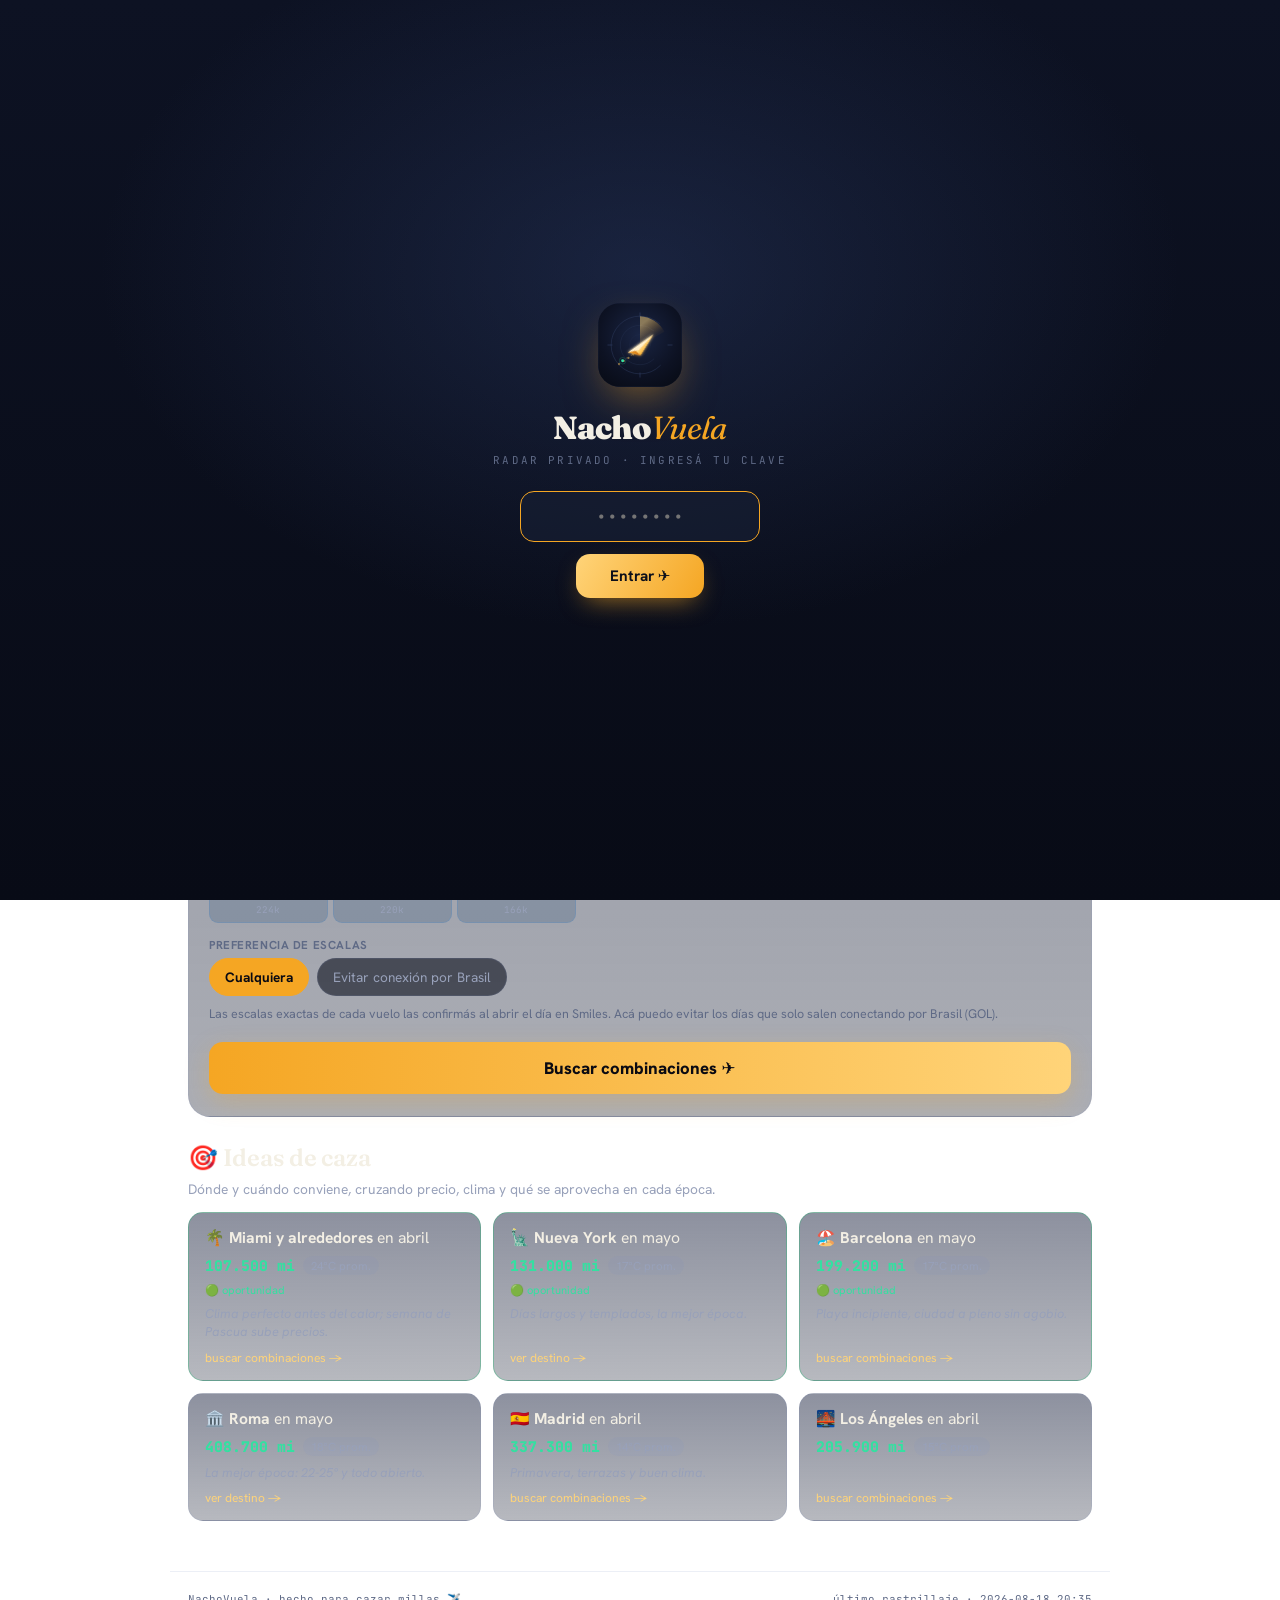
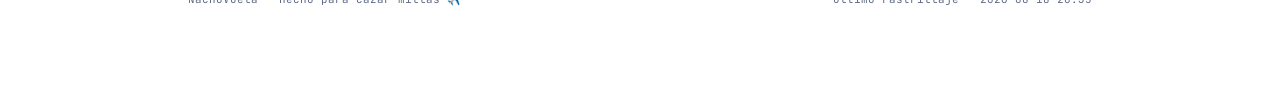
==== app-clasica.html @ 434f9255 "v6.0 · La Terminal: la app pasa a ser una experiencia con scroll Rediseño completo pedido por Nacho:" ====
<!doctype html>
<html lang="es">
<head>
<meta charset="utf-8">
<meta name="viewport" content="width=device-width, initial-scale=1, viewport-fit=cover">
<meta name="theme-color" content="#080b16">
<title>NachoVuela — tu radar de vuelos</title>
<link rel="manifest" href="manifest.webmanifest">
<link rel="icon" href="assets/logo-mark.svg">
<link rel="apple-touch-icon" href="assets/logo-mark.svg">
<meta name="apple-mobile-web-app-capable" content="yes">
<meta name="apple-mobile-web-app-status-bar-style" content="black-translucent">
<meta name="apple-mobile-web-app-title" content="NachoVuela">
<link rel="preconnect" href="https://fonts.googleapis.com">
<link rel="preconnect" href="https://fonts.gstatic.com" crossorigin>
<link href="https://fonts.googleapis.com/css2?family=Fraunces:opsz,wght@9..144,400;9..144,600;9..144,900&family=Hanken+Grotesk:wght@400;500;600;700&family=JetBrains+Mono:wght@500;700;800&display=swap" rel="stylesheet">
<link rel="stylesheet" href="styles.css">
</head>
<body>
<div class="grain" aria-hidden="true"></div>

<!-- Pantalla de ingreso -->
<div class="lock" id="lock" hidden>
  <div class="lock__box">
    <img src="assets/logo-mark.svg" alt="" width="84" height="84" class="lock__logo">
    <div class="lock__name">Nacho<em>Vuela</em></div>
    <p class="lock__sub">radar privado · ingresá tu clave</p>
    <form id="lockForm" autocomplete="off">
      <input type="password" id="lockPin" class="lock__input" placeholder="••••••••" inputmode="text" autocomplete="off">
      <button type="submit" class="lock__btn">Entrar ✈</button>
    </form>
    <p class="lock__err" id="lockErr" hidden>Clave incorrecta, probá de nuevo</p>
  </div>
</div>

<header class="topbar">
  <div class="brand">
    <img src="assets/logo-mark.svg" alt="" class="brand__mark" width="40" height="40">
    <div class="brand__text">
      <span class="brand__name">Nacho<em>Vuela</em></span>
      <span class="brand__tag">radar de oportunidades</span>
    </div>
  </div>
  <div class="topbar__status" id="scanStatus">
    <span class="pulse"></span>
    <span id="scanStatusText">cargando…</span>
  </div>
</header>

<nav class="tabs" id="tabs">
  <button class="tab is-active" data-view="buscar">Buscar</button>
  <button class="tab" data-view="vueltas">Vueltas</button>
  <button class="tab" data-view="radar">Radar</button>
  <button class="tab" data-view="destinos">Destinos</button>
</nav>

<main id="app">
  <!-- BUSCAR (inicio) -->
  <section class="view is-active" id="view-buscar">
    <div class="finder">
      <div class="finder__head">
        <h1 class="finder__title">¿A dónde cazamos?</h1>
        <p class="finder__sub">Armá tu viaje: elegí destino, cuándo salir y cuántas noches. Te muestro las mejores combinaciones ida + vuelta en millas.</p>
        <button class="finder__edit" id="editTripsBtn" type="button">✏️ Configurar qué rastrillar</button>
      </div>
      <form class="finder__form" id="finderForm" autocomplete="off">
        <label class="fld">
          <span class="fld__lbl">Destino</span>
          <select class="fld__in" id="fDest"></select>
        </label>

        <label class="fld">
          <span class="fld__lbl">Salir desde</span>
          <select class="fld__in" id="fOrig"></select>
        </label>

        <label class="fld">
          <span class="fld__lbl">Mes de salida</span>
          <select class="fld__in" id="fMes"></select>
        </label>

        <div class="fld fld--range">
          <span class="fld__lbl">Días de viaje (noches)</span>
          <div class="rangebox">
            <input type="number" class="fld__in fld__num" id="fNochesMin" min="1" max="120" value="10" inputmode="numeric">
            <span class="rangebox__to">a</span>
            <input type="number" class="fld__in fld__num" id="fNochesMax" min="1" max="120" value="20" inputmode="numeric">
            <span class="rangebox__u">noches</span>
          </div>
        </div>

        <div class="fld fld--full">
          <span class="fld__lbl">Salida: ¿algún día en particular?</span>
          <div class="daypick" id="fDiasIda"></div>
        </div>

        <div class="fld fld--full">
          <span class="fld__lbl">Preferencia de escalas</span>
          <div class="segbtns" id="fEscalas">
            <button type="button" class="segbtn is-active" data-esc="todos">Cualquiera</button>
            <button type="button" class="segbtn" data-esc="directo">Evitar conexión por Brasil</button>
          </div>
          <p class="fld__hint">Las escalas exactas de cada vuelo las confirmás al abrir el día en Smiles. Acá puedo evitar los días que solo salen conectando por Brasil (GOL).</p>
        </div>

        <button type="submit" class="finder__go" id="fGo">Buscar combinaciones ✈</button>
      </form>
    </div>

    <div class="results" id="finderResults"></div>
    <div id="ideasWrap"></div>
  </section>

  <!-- VUELTAS (solo regreso → EZE) -->
  <section class="view" id="view-vueltas">
    <div class="finder__head">
      <h1 class="finder__title">Cazar la vuelta primero</h1>
      <p class="finder__sub">A veces la vuelta regalada aparece antes que la ida. Elegí destino y mes de regreso, y mirá los días más baratos volviendo a Ezeiza.</p>
    </div>
    <div class="vueltas__form" id="vueltasForm">
      <label class="fld">
        <span class="fld__lbl">Volver desde</span>
        <select class="fld__in" id="vDest"></select>
      </label>
      <label class="fld">
        <span class="fld__lbl">Mes de regreso</span>
        <select class="fld__in" id="vMes"></select>
      </label>
    </div>
    <div class="results" id="vueltasResults"></div>
  </section>

  <!-- RADAR -->
  <section class="view" id="view-radar">
    <div class="hero">
      <div class="hero__radar" aria-hidden="true">
        <div class="radar-ring r1"></div>
        <div class="radar-ring r2"></div>
        <div class="radar-ring r3"></div>
        <div class="radar-sweep"></div>
        <div class="radar-cross v"></div>
        <div class="radar-cross h"></div>
      </div>
      <div class="hero__content" id="heroTop">
        <p class="hero__kicker">mejor oportunidad ahora</p>
        <div class="hero__skeleton">Rastreando el cielo…</div>
      </div>
    </div>

    <div class="statstrip" id="statStrip"></div>

    <div class="section-head">
      <h2>Radar de rutas</h2>
      <div class="filters" id="radarFilters">
        <button class="chip-filter is-active" data-flt="todos">Todas</button>
        <button class="chip-filter" data-flt="oportunidad">🟢 Oportunidades</button>
        <button class="chip-filter" data-flt="eeuu">EE.UU.</button>
        <button class="chip-filter" data-flt="europa">Europa</button>
      </div>
    </div>
    <div class="cards" id="radarCards"></div>
    <div id="ofertasWrap"></div>
  </section>

  <!-- DESTINOS -->
  <section class="view" id="view-destinos">
    <div class="section-head"><h2>Explorar destinos</h2>
      <p class="section-sub">Precios promedio, temporada alta y clima — busques o no un viaje puntual.</p>
    </div>
    <div class="dest-grid" id="destGrid"></div>
  </section>
</main>

<div class="sheet" id="sheet" aria-hidden="true">
  <div class="sheet__backdrop" data-close></div>
  <div class="sheet__panel" role="dialog" aria-modal="true">
    <button class="sheet__close" data-close aria-label="Cerrar">✕</button>
    <div class="sheet__body" id="sheetBody"></div>
  </div>
</div>

<footer class="foot">
  <span>NachoVuela · hecho para cazar millas ✈️</span>
  <span id="footScan"></span>
</footer>

<script src="app.js"></script>
</body>
</html>
---- styles.css ----
/* ============ NachoVuela · sala de control nocturna ============ */
:root{
  --bg:#080b16;
  --bg-2:#0d1223;
  --panel:rgba(23,31,52,.62);
  --panel-solid:#141b30;
  --line:rgba(120,140,190,.14);
  --line-strong:rgba(120,140,190,.28);
  --ink:#f3efe4;
  --ink-dim:#98a1ba;
  --ink-faint:#5f6a86;
  --amber:#f5a623;
  --amber-lt:#ffd479;
  --green:#34e0a1;
  --green-deep:#0f7a56;
  --red:#ff5a6e;
  --blue:#6ea8ff;
  --shadow:0 24px 60px -24px rgba(0,0,0,.7);
  --r:20px;
  --mono:'JetBrains Mono',ui-monospace,Menlo,monospace;
  --serif:'Fraunces',Georgia,serif;
  --sans:'Hanken Grotesk',system-ui,sans-serif;
}
*{box-sizing:border-box;margin:0;padding:0}
html{-webkit-text-size-adjust:100%}
body{
  font-family:var(--sans);
  color:var(--ink);
  background:
    radial-gradient(1100px 720px at 78% -8%, rgba(46,64,110,.35) 0%, transparent 60%),
    radial-gradient(900px 600px at 12% 4%, rgba(245,166,35,.10) 0%, transparent 55%),
    radial-gradient(1200px 900px at 50% 120%, rgba(52,224,161,.08) 0%, transparent 60%),
    linear-gradient(180deg,var(--bg-2),var(--bg));
  background-attachment:fixed;
  min-height:100vh;
  padding-bottom:70px;
  -webkit-font-smoothing:antialiased;
}
.grain{position:fixed;inset:0;pointer-events:none;z-index:1;opacity:.05;mix-blend-mode:overlay;
  background-image:url("data:image/svg+xml,%3Csvg xmlns='http://www.w3.org/2000/svg' width='140' height='140'%3E%3Cfilter id='n'%3E%3CfeTurbulence type='fractalNoise' baseFrequency='.85' numOctaves='3'/%3E%3C/filter%3E%3Crect width='100%25' height='100%25' filter='url(%23n)'/%3E%3C/svg%3E");}

/* ---------- Topbar ---------- */
.topbar{position:sticky;top:0;z-index:20;display:flex;align-items:center;justify-content:space-between;
  gap:12px;padding:14px 18px calc(14px);
  background:linear-gradient(180deg,rgba(8,11,22,.92),rgba(8,11,22,.55));
  backdrop-filter:blur(14px);-webkit-backdrop-filter:blur(14px);
  border-bottom:1px solid var(--line);padding-top:max(14px,env(safe-area-inset-top));}
.brand{display:flex;align-items:center;gap:12px}
.brand__mark{border-radius:11px;box-shadow:0 6px 18px -6px rgba(245,166,35,.5)}
.brand__text{display:flex;flex-direction:column;line-height:1}
.brand__name{font-family:var(--serif);font-weight:900;font-size:1.35rem;letter-spacing:-.02em}
.brand__name em{font-style:italic;font-weight:400;color:var(--amber)}
.brand__tag{font-size:.62rem;letter-spacing:.24em;text-transform:uppercase;color:var(--ink-faint);margin-top:3px}
.topbar__status{display:flex;align-items:center;gap:7px;font-family:var(--mono);font-size:.68rem;
  color:var(--ink-dim);background:var(--panel);border:1px solid var(--line);padding:6px 10px;border-radius:999px;white-space:nowrap}
.pulse{width:7px;height:7px;border-radius:50%;background:var(--green);box-shadow:0 0 0 0 rgba(52,224,161,.6);animation:pulse 2s infinite}
@keyframes pulse{0%{box-shadow:0 0 0 0 rgba(52,224,161,.55)}70%{box-shadow:0 0 0 8px rgba(52,224,161,0)}100%{box-shadow:0 0 0 0 rgba(52,224,161,0)}}

/* ---------- Tabs ---------- */
.tabs{position:sticky;top:66px;z-index:19;display:flex;gap:6px;padding:12px 18px;
  background:linear-gradient(180deg,rgba(8,11,22,.8),transparent);backdrop-filter:blur(6px)}
.tab{font-family:var(--sans);font-weight:600;font-size:.9rem;color:var(--ink-dim);
  background:var(--panel);border:1px solid var(--line);padding:9px 18px;border-radius:999px;cursor:pointer;transition:.2s}
.tab:hover{color:var(--ink);border-color:var(--line-strong)}
.tab.is-active{color:#0c0f1a;background:linear-gradient(120deg,var(--amber-lt),var(--amber));border-color:transparent;box-shadow:0 8px 20px -8px rgba(245,166,35,.6)}

/* ---------- Views ---------- */
main{position:relative;z-index:2;max-width:940px;margin:0 auto;padding:6px 18px 30px}
.view{display:none;animation:fade .4s ease}
.view.is-active{display:block}
@keyframes fade{from{opacity:0;transform:translateY(8px)}to{opacity:1;transform:none}}

/* ---------- Hero radar ---------- */
.hero{position:relative;overflow:hidden;border-radius:26px;border:1px solid var(--line-strong);
  background:linear-gradient(135deg,rgba(20,27,48,.9),rgba(10,14,26,.94));
  padding:26px;min-height:210px;display:flex;align-items:center;box-shadow:var(--shadow);margin-top:6px}
.hero__radar{position:absolute;right:-70px;top:50%;transform:translateY(-50%);width:340px;height:340px;opacity:.6}
.radar-ring{position:absolute;inset:0;margin:auto;border:1px solid var(--line-strong);border-radius:50%}
.r1{width:340px;height:340px}.r2{width:230px;height:230px}.r3{width:120px;height:120px}
.radar-cross{position:absolute;inset:0;margin:auto;background:var(--line)}
.radar-cross.v{width:1px;height:340px}.radar-cross.h{width:340px;height:1px}
.radar-sweep{position:absolute;inset:0;margin:auto;width:340px;height:340px;border-radius:50%;
  background:conic-gradient(from 0deg,rgba(245,166,35,.42),rgba(245,166,35,0) 60deg,transparent 360deg);
  animation:spin 4.6s linear infinite}
@keyframes spin{to{transform:rotate(360deg)}}
.hero__content{position:relative;z-index:2;max-width:70%}
.hero__kicker{font-family:var(--mono);font-size:.68rem;letter-spacing:.2em;text-transform:uppercase;color:var(--amber);margin-bottom:10px}
.hero__skeleton{font-family:var(--serif);font-style:italic;color:var(--ink-dim);font-size:1.2rem}
.hero__route{font-family:var(--serif);font-weight:600;font-size:1.9rem;line-height:1.04;letter-spacing:-.02em;margin-bottom:4px}
.hero__route .emoji{font-style:normal}
.hero__sub{color:var(--ink-dim);font-size:.9rem;margin-bottom:16px}
.hero__price{display:flex;align-items:baseline;gap:10px;flex-wrap:wrap}
.hero__miles{font-family:var(--mono);font-weight:800;font-size:2.5rem;color:var(--amber-lt);letter-spacing:-.03em;line-height:1}
.hero__miles small{font-size:.9rem;color:var(--ink-dim);font-weight:500;letter-spacing:0}
.hero__cta{margin-top:18px;display:inline-flex;align-items:center;gap:8px;font-weight:700;font-size:.9rem;
  color:#0c0f1a;background:linear-gradient(120deg,var(--amber-lt),var(--amber));padding:11px 18px;border-radius:12px;
  text-decoration:none;box-shadow:0 10px 24px -10px rgba(245,166,35,.7);transition:.2s}
.hero__cta:hover{transform:translateY(-2px)}

/* ---------- Stat strip ---------- */
.statstrip{display:grid;grid-template-columns:repeat(4,1fr);gap:10px;margin:16px 0 6px}
.stat{background:var(--panel);border:1px solid var(--line);border-radius:16px;padding:13px 14px;text-align:center}
.stat b{display:block;font-family:var(--mono);font-weight:800;font-size:1.4rem;color:var(--ink)}
.stat span{font-size:.64rem;letter-spacing:.1em;text-transform:uppercase;color:var(--ink-faint)}
.stat.op b{color:var(--green)}
@media(max-width:560px){.statstrip{grid-template-columns:repeat(2,1fr)}}

/* ---------- Section head ---------- */
.section-head{display:flex;align-items:center;justify-content:space-between;gap:12px;flex-wrap:wrap;margin:30px 0 14px}
.section-head h2{font-family:var(--serif);font-weight:600;font-size:1.5rem;letter-spacing:-.01em}
.section-sub{flex-basis:100%;color:var(--ink-dim);font-size:.86rem;margin-top:-4px}
.filters{display:flex;gap:6px;flex-wrap:wrap}
.chip-filter{font-family:var(--sans);font-size:.76rem;font-weight:600;color:var(--ink-dim);
  background:transparent;border:1px solid var(--line-strong);padding:6px 12px;border-radius:999px;cursor:pointer;transition:.15s}
.chip-filter:hover{color:var(--ink)}
.chip-filter.is-active{color:var(--ink);background:var(--panel);border-color:var(--amber)}

/* ---------- Cards ---------- */
.cards{display:grid;grid-template-columns:repeat(auto-fill,minmax(280px,1fr));gap:14px}
.card{position:relative;background:var(--panel);border:1px solid var(--line);border-radius:var(--r);
  padding:18px;backdrop-filter:blur(10px);transition:.22s;overflow:hidden}
.card:hover{border-color:var(--line-strong);transform:translateY(-3px);box-shadow:var(--shadow)}
.card.lvl-oportunidad{border-color:rgba(52,224,161,.5);box-shadow:0 0 0 1px rgba(52,224,161,.25),0 20px 40px -22px rgba(52,224,161,.5)}
.card.lvl-oportunidad::before{content:"";position:absolute;inset:0;background:radial-gradient(300px 140px at 90% -10%,rgba(52,224,161,.16),transparent 70%);pointer-events:none}
.card__top{display:flex;justify-content:space-between;align-items:flex-start;gap:10px;margin-bottom:14px}
.card__dest{font-family:var(--serif);font-weight:600;font-size:1.25rem;line-height:1.05;letter-spacing:-.01em}
.card__dest .emoji{font-family:var(--sans)}
.card__air{font-family:var(--mono);font-size:.7rem;color:var(--ink-dim);margin-top:5px;display:flex;align-items:center;gap:6px}
.card__air .arw{color:var(--amber)}
.semaforo{font-family:var(--mono);font-size:.62rem;font-weight:700;letter-spacing:.06em;text-transform:uppercase;
  padding:5px 9px;border-radius:8px;white-space:nowrap;display:inline-flex;align-items:center;gap:5px}
.semaforo.oportunidad{color:var(--green);background:rgba(52,224,161,.12);border:1px solid rgba(52,224,161,.4)}
.semaforo.bueno{color:#bfe9d4;background:rgba(52,224,161,.07);border:1px solid rgba(52,224,161,.2)}
.semaforo.normal{color:var(--ink-dim);background:rgba(120,140,190,.08);border:1px solid var(--line)}
.semaforo.caro{color:var(--red);background:rgba(255,90,110,.1);border:1px solid rgba(255,90,110,.3)}
.card__price{display:flex;align-items:baseline;gap:8px;margin:4px 0 3px}
.card__miles{font-family:var(--mono);font-weight:800;font-size:1.9rem;letter-spacing:-.03em;color:var(--ink)}
.card__miles.op{color:var(--green)}
.card__unit{font-size:.72rem;color:var(--ink-faint);font-family:var(--mono)}
.card__when{font-size:.82rem;color:var(--ink-dim);margin-bottom:12px}
.card__when b{color:var(--ink);font-weight:600}
.card__motivo{font-size:.76rem;color:var(--green);margin-bottom:12px;line-height:1.35}

/* Quartile meter */
.meter{margin:12px 0}
.meter__bar{display:flex;height:7px;border-radius:6px;overflow:hidden;gap:2px}
.meter__seg{flex:1;background:rgba(120,140,190,.14);border-radius:2px;transition:.3s}
.meter__seg.on1{background:var(--green)}
.meter__seg.on2{background:#a9e34b}
.meter__seg.on3{background:var(--amber)}
.meter__seg.on4{background:var(--red)}
.meter__lbl{display:flex;justify-content:space-between;font-family:var(--mono);font-size:.6rem;color:var(--ink-faint);margin-top:6px}

.card__actions{display:flex;gap:8px;margin-top:14px}
.btn{flex:1;text-align:center;font-family:var(--sans);font-weight:600;font-size:.82rem;padding:10px;border-radius:11px;
  cursor:pointer;text-decoration:none;transition:.18s;border:1px solid var(--line-strong);color:var(--ink);background:transparent}
.btn:hover{border-color:var(--amber);color:var(--amber-lt)}
.btn--go{border:none;color:#0c0f1a;background:linear-gradient(120deg,var(--amber-lt),var(--amber))}
.btn--go:hover{color:#0c0f1a;transform:translateY(-1px)}

/* Month mini-calendar (expand) */
.monthcal{margin-top:14px;padding-top:14px;border-top:1px dashed var(--line-strong);display:none}
.monthcal.open{display:block;animation:fade .3s}
.monthcal__grid{display:grid;grid-template-columns:repeat(7,1fr);gap:3px}
.dcell{aspect-ratio:1;border-radius:6px;display:flex;flex-direction:column;align-items:center;justify-content:center;
  font-family:var(--mono);font-size:.58rem;color:var(--ink-faint);background:rgba(120,140,190,.06)}
.dcell.has{color:var(--ink)}
.dcell.q1{background:rgba(52,224,161,.22);color:#daffee}
.dcell.q2{background:rgba(169,227,75,.16)}
.dcell.q3{background:rgba(245,166,35,.16)}
.dcell.q4{background:rgba(255,90,110,.16)}
.dcell .dm{font-size:.5rem;opacity:.75}
.dow{font-family:var(--mono);font-size:.55rem;color:var(--ink-faint);text-align:center;padding-bottom:3px}

/* ---------- Viajes ---------- */
.viaje{background:var(--panel);border:1px solid var(--line);border-radius:var(--r);padding:20px;margin-bottom:16px}
.viaje__head{display:flex;justify-content:space-between;align-items:baseline;flex-wrap:wrap;gap:8px;margin-bottom:6px}
.viaje__name{font-family:var(--serif);font-weight:600;font-size:1.4rem}
.viaje__meta{font-family:var(--mono);font-size:.72rem;color:var(--ink-dim)}
.viaje__notas{font-size:.84rem;color:var(--ink-dim);font-style:italic;margin-bottom:14px}
.viaje__best{display:grid;grid-template-columns:repeat(auto-fill,minmax(150px,1fr));gap:10px}
.bestcell{background:rgba(120,140,190,.06);border:1px solid var(--line);border-radius:14px;padding:12px;cursor:pointer;transition:.18s}
.bestcell:hover{border-color:var(--amber)}
.bestcell.op{border-color:rgba(52,224,161,.4)}
.bestcell__d{font-weight:600;font-size:.92rem;margin-bottom:3px}
.bestcell__m{font-family:var(--mono);font-size:1.1rem;font-weight:800;color:var(--amber-lt)}
.bestcell__m.op{color:var(--green)}
.bestcell__w{font-size:.7rem;color:var(--ink-faint);font-family:var(--mono);margin-top:2px}

/* ---------- Destinos ---------- */
.dest-grid{display:grid;grid-template-columns:repeat(auto-fill,minmax(160px,1fr));gap:12px}
.destcard{position:relative;overflow:hidden;background:var(--panel);border:1px solid var(--line);border-radius:18px;
  padding:16px;cursor:pointer;transition:.2s;min-height:120px;display:flex;flex-direction:column;justify-content:space-between}
.destcard:hover{transform:translateY(-3px);border-color:var(--line-strong);box-shadow:var(--shadow)}
.destcard__emoji{font-size:1.9rem;line-height:1}
.destcard__name{font-family:var(--serif);font-weight:600;font-size:1.15rem;line-height:1.05;margin-top:8px}
.destcard__pais{font-size:.72rem;color:var(--ink-faint);font-family:var(--mono);text-transform:uppercase;letter-spacing:.1em}
.destcard__badge{position:absolute;top:12px;right:12px;font-family:var(--mono);font-size:.6rem;font-weight:700;
  padding:4px 8px;border-radius:7px;color:var(--green);background:rgba(52,224,161,.12);border:1px solid rgba(52,224,161,.3)}

/* ---------- Sheet ---------- */
.sheet{position:fixed;inset:0;z-index:40;display:none}
.sheet.open{display:block}
.sheet__backdrop{position:absolute;inset:0;background:rgba(4,6,12,.72);backdrop-filter:blur(4px);animation:fade .25s}
.sheet__panel{position:absolute;left:50%;bottom:0;transform:translateX(-50%);width:min(680px,100%);
  max-height:90vh;overflow-y:auto;background:linear-gradient(180deg,var(--panel-solid),#0e1424);
  border:1px solid var(--line-strong);border-radius:26px 26px 0 0;padding:24px 22px calc(30px + env(safe-area-inset-bottom));
  box-shadow:0 -30px 80px -30px rgba(0,0,0,.8);animation:sheetUp .34s cubic-bezier(.2,.9,.25,1)}
@keyframes sheetUp{from{transform:translate(-50%,100%)}to{transform:translate(-50%,0)}}
.sheet__close{position:absolute;top:16px;right:16px;width:34px;height:34px;border-radius:50%;border:1px solid var(--line);
  background:var(--panel);color:var(--ink);cursor:pointer;font-size:.9rem}
.sheet__title{font-family:var(--serif);font-weight:600;font-size:1.7rem;letter-spacing:-.01em;padding-right:40px}
.sheet__pais{font-family:var(--mono);font-size:.72rem;color:var(--ink-dim);text-transform:uppercase;letter-spacing:.14em;margin:4px 0 18px}
.block{margin:22px 0}
.block h3{font-family:var(--sans);font-weight:700;font-size:.78rem;letter-spacing:.14em;text-transform:uppercase;color:var(--amber);margin-bottom:12px}

/* climate chart */
.chart{width:100%;height:170px}
.chart-legend{display:flex;gap:16px;font-family:var(--mono);font-size:.68rem;color:var(--ink-dim);margin-top:6px}
.chart-legend i{display:inline-block;width:10px;height:10px;border-radius:3px;margin-right:5px;vertical-align:middle}

/* price by month bars */
.pbm{display:grid;grid-template-columns:repeat(12,1fr);gap:4px;align-items:end;height:120px}
.pbm__col{display:flex;flex-direction:column;align-items:center;justify-content:flex-end;height:100%;gap:4px}
.pbm__bar{width:100%;border-radius:4px 4px 0 0;background:linear-gradient(180deg,var(--amber),rgba(245,166,35,.3));min-height:3px;transition:.3s}
.pbm__bar.op{background:linear-gradient(180deg,var(--green),rgba(52,224,161,.3))}
.pbm__bar.none{background:rgba(120,140,190,.1)}
.pbm__m{font-family:var(--mono);font-size:.54rem;color:var(--ink-faint)}
.pbm__v{font-family:var(--mono);font-size:.5rem;color:var(--ink-dim)}
.hint{font-size:.8rem;color:var(--ink-dim);line-height:1.5}
.hint b{color:var(--amber-lt)}
.tempbadge{display:inline-block;font-family:var(--mono);font-size:.72rem;color:var(--ink);background:rgba(120,140,190,.1);
  border:1px solid var(--line);border-radius:8px;padding:5px 9px;margin:3px 4px 0 0}

.empty{text-align:center;color:var(--ink-faint);padding:40px 20px;font-style:italic}

/* ---------- Lock screen ---------- */
.lock{position:fixed;inset:0;z-index:100;display:flex;align-items:center;justify-content:center;
  background:radial-gradient(900px 600px at 50% 30%,rgba(46,64,110,.4) 0%,transparent 60%),linear-gradient(180deg,var(--bg-2),var(--bg))}
.lock[hidden]{display:none}
.lock__box{text-align:center;padding:30px;animation:fade .5s}
.lock__logo{border-radius:22px;box-shadow:0 16px 44px -12px rgba(245,166,35,.55);margin-bottom:16px}
.lock__name{font-family:var(--serif);font-weight:900;font-size:2rem;letter-spacing:-.02em}
.lock__name em{font-style:italic;font-weight:400;color:var(--amber)}
.lock__sub{font-family:var(--mono);font-size:.68rem;letter-spacing:.2em;text-transform:uppercase;color:var(--ink-faint);margin:6px 0 24px}
.lock__input{display:block;width:240px;margin:0 auto 12px;text-align:center;font-family:var(--mono);font-size:1.1rem;
  color:var(--ink);background:var(--panel);border:1px solid var(--line-strong);border-radius:14px;padding:13px;outline:none;transition:.2s}
.lock__input:focus{border-color:var(--amber)}
.lock__btn{font-family:var(--sans);font-weight:700;font-size:.95rem;color:#0c0f1a;
  background:linear-gradient(120deg,var(--amber-lt),var(--amber));border:none;border-radius:14px;
  padding:12px 34px;cursor:pointer;box-shadow:0 10px 26px -10px rgba(245,166,35,.7);transition:.2s}
.lock__btn:hover{transform:translateY(-2px)}
.lock__err{color:var(--red);font-size:.82rem;margin-top:14px;animation:shake .4s}
@keyframes shake{0%,100%{transform:none}25%{transform:translateX(-6px)}75%{transform:translateX(6px)}}

/* ---------- Editor de viajes ---------- */
.ed-label{font-family:var(--sans);font-weight:700;font-size:.72rem;letter-spacing:.12em;text-transform:uppercase;color:var(--ink-dim);margin:18px 0 8px;display:block}
.ed-input{width:100%;font-family:var(--sans);font-size:.95rem;color:var(--ink);background:rgba(120,140,190,.07);
  border:1px solid var(--line-strong);border-radius:12px;padding:11px 13px;outline:none;transition:.2s}
.ed-input:focus{border-color:var(--amber)}
.ed-chips{display:flex;flex-wrap:wrap;gap:6px}
.ed-chip{font-family:var(--sans);font-size:.8rem;font-weight:600;color:var(--ink-dim);background:transparent;
  border:1px solid var(--line-strong);padding:7px 13px;border-radius:999px;cursor:pointer;transition:.15s;user-select:none}
.ed-chip.on{color:#0c0f1a;background:linear-gradient(120deg,var(--amber-lt),var(--amber));border-color:transparent}
.ed-save{width:100%;margin-top:22px;font-family:var(--sans);font-weight:700;font-size:.95rem;color:#0c0f1a;
  background:linear-gradient(120deg,var(--amber-lt),var(--amber));border:none;border-radius:14px;padding:14px;cursor:pointer;transition:.2s}
.ed-save:hover{transform:translateY(-1px)}
.ed-steps{background:rgba(52,224,161,.07);border:1px solid rgba(52,224,161,.25);border-radius:14px;padding:14px 16px;margin-top:16px;font-size:.84rem;color:var(--ink-dim);line-height:1.6}
.ed-steps b{color:var(--green)}

/* ---------- Footer ---------- */
.foot{position:relative;z-index:2;max-width:940px;margin:20px auto 0;padding:20px 18px;display:flex;
  justify-content:space-between;flex-wrap:wrap;gap:8px;border-top:1px solid var(--line);
  font-family:var(--mono);font-size:.68rem;color:var(--ink-faint)}

@media(max-width:560px){
  .hero__content{max-width:82%}
  .hero__route{font-size:1.55rem}
  .hero__miles{font-size:2rem}
  .cards{grid-template-columns:1fr}
}

/* ---------- vuelos (detalle con aerolínea/duración/escalas) ---------- */
.card__vuelo{
  font-size:.78rem; color:var(--ink-mid); margin:2px 0 4px;
  font-family:var(--mono);
}
.esc-dir{ color:var(--green); font-weight:700; }
.esc-con{ color:var(--amber-lt); }
.vlist{ display:flex; flex-direction:column; gap:8px; margin-top:10px; }
.vrow{
  display:flex; align-items:center; justify-content:space-between; gap:10px;
  background:var(--panel-2); border:1px solid var(--line);
  border-radius:10px; padding:9px 12px; flex-wrap:wrap;
}
.vrow__air{ font-size:.82rem; min-width:120px; }
.vrow__time{ font-family:var(--mono); font-size:.75rem; color:var(--ink-mid); }
.vrow__tags{ display:flex; gap:10px; align-items:center; font-size:.75rem; }
.vrow__miles{ font-family:var(--mono); font-weight:700; color:var(--ink); }

/* día del calendario que solo tiene opción GOL (fuera de Brasil) */
.dcell.gol{ position:relative; opacity:.72; }
.dcell.gol::after{
  content:'G'; position:absolute; top:2px; right:3px;
  font-size:7px; font-weight:800; color:var(--amber-lt);
  font-family:var(--mono);
}

/* ---------- precio cash (efectivo) + comparación millas vs plata ---------- */
.card__cash{
  font-size:.78rem; color:var(--ink-mid); margin:2px 0 4px;
  font-family:var(--mono);
}
.card__cash b{ color:var(--ink); }
.vs{
  display:flex; align-items:center; justify-content:space-between; gap:12px;
  margin-top:8px;
}
.vs__side{
  flex:1; text-align:center; background:var(--panel-2);
  border:1px solid var(--line); border-radius:12px; padding:14px 8px;
}
.vs__k{ font-family:var(--mono); font-size:1.35rem; font-weight:800; color:var(--ink); }
.vs__u{ font-size:.68rem; color:var(--ink-dim); margin-top:3px; text-transform:uppercase; letter-spacing:.04em; }
.vs__x{ font-family:var(--serif); font-style:italic; color:var(--amber-lt); font-size:1rem; }
.btn--ghost{
  background:transparent; border:1px solid var(--amber); color:var(--amber-lt);
  border-radius:10px; font-weight:600; text-decoration:none;
}

.cash__t{ font-size:.68rem; color:var(--ink-dim); text-transform:uppercase; letter-spacing:.03em; }

/* ================= BUSCADOR ida+vuelta ================= */
.finder{ background:linear-gradient(180deg,rgba(30,40,70,.55),rgba(16,22,42,.35));
  border:1px solid var(--line); border-radius:22px; padding:22px 20px; margin:6px 0 20px; }
.finder__head{ position:relative; margin-bottom:16px; }
.finder__title{ font-family:var(--serif); font-size:1.9rem; font-weight:900; line-height:1.05; }
.finder__sub{ color:var(--ink-dim); margin-top:6px; max-width:52ch; font-size:.95rem; }
.finder__edit{ margin-top:12px; background:rgba(120,140,190,.1); border:1px solid var(--line);
  color:var(--ink-dim); border-radius:999px; padding:7px 14px; font-size:.82rem; cursor:pointer; }
.finder__edit:hover{ color:var(--ink); border-color:var(--amber); }
.finder__form{ display:grid; grid-template-columns:1fr 1fr; gap:14px; }
.fld{ display:flex; flex-direction:column; gap:6px; }
.fld--full,.fld--range{ grid-column:1/-1; }
.fld__lbl{ font-size:.72rem; text-transform:uppercase; letter-spacing:.05em; color:var(--ink-faint); font-weight:700; }
.fld__in{ background:rgba(10,14,28,.65); border:1px solid var(--line); color:var(--ink);
  border-radius:12px; padding:12px 12px; font-size:1rem; font-family:var(--sans); appearance:none; }
.fld__in:focus{ outline:none; border-color:var(--amber); }
select.fld__in{ background-image:url("data:image/svg+xml,%3Csvg xmlns='http://www.w3.org/2000/svg' width='12' height='8' viewBox='0 0 12 8'%3E%3Cpath d='M1 1l5 5 5-5' stroke='%238aa' fill='none' stroke-width='2'/%3E%3C/svg%3E");
  background-repeat:no-repeat; background-position:right 14px center; padding-right:34px; }
.rangebox{ display:flex; align-items:center; gap:10px; }
.fld__num{ width:84px; text-align:center; font-family:var(--mono); font-weight:700; }
.rangebox__to,.rangebox__u{ color:var(--ink-dim); font-size:.9rem; }
.fld__hint{ font-size:.78rem; color:var(--ink-faint); margin-top:4px; line-height:1.4; }
.segbtns{ display:flex; gap:8px; flex-wrap:wrap; }
.segbtn{ background:rgba(10,14,28,.6); border:1px solid var(--line); color:var(--ink-dim);
  border-radius:999px; padding:9px 15px; font-size:.85rem; cursor:pointer; font-family:var(--sans); }
.segbtn.is-active{ background:var(--amber); color:#0a0a12; border-color:var(--amber); font-weight:700; }
.finder__go{ grid-column:1/-1; margin-top:4px; background:linear-gradient(90deg,var(--amber),var(--amber-lt));
  color:#0a0a12; border:none; border-radius:14px; padding:15px; font-size:1.05rem; font-weight:800;
  cursor:pointer; font-family:var(--sans); box-shadow:0 8px 24px rgba(245,166,35,.25); }
.finder__go:active{ transform:translateY(1px); }

/* Calendario de días de ida */
.daygrid{ display:grid; grid-template-columns:repeat(7,1fr); gap:5px; }
.daygrid .dow{ font-size:.62rem; color:var(--ink-faint); text-align:center; font-family:var(--mono); }
.daychip.any{ grid-column:1/-1; background:rgba(10,14,28,.6); border:1px solid var(--line);
  color:var(--ink-dim); border-radius:10px; padding:9px; cursor:pointer; font-size:.85rem; margin-bottom:4px; }
.daychip.any.is-active{ background:var(--amber); color:#0a0a12; border-color:var(--amber); font-weight:700; }
.daycell-empty{ text-align:center; padding:6px 0; color:rgba(120,140,190,.2); font-size:.72rem; font-family:var(--mono); }
.daychip.has{ display:flex; flex-direction:column; align-items:center; gap:1px; background:rgba(40,80,120,.22);
  border:1px solid rgba(80,140,200,.28); color:var(--ink); border-radius:9px; padding:6px 2px; cursor:pointer; }
.daychip.has .dm{ font-size:.58rem; color:var(--ink-dim); font-family:var(--mono); }
.daychip.has span:first-child{ font-size:.82rem; font-weight:700; }
.daychip.has.best{ background:rgba(46,180,120,.22); border-color:rgba(46,180,120,.5); }
.daychip.has.gol{ border-style:dashed; }
.daychip.has.is-active{ background:var(--amber); color:#0a0a12; border-color:var(--amber); }
.daychip.has.is-active .dm{ color:#0a0a12; }

/* Resultados de combinaciones */
.results{ margin-top:4px; }
.res__head h2{ font-family:var(--serif); font-size:1.5rem; font-weight:900; }
.res__sub{ color:var(--ink-dim); font-size:.9rem; margin-top:2px; }
.res__cash{ margin:12px 0; padding:11px 14px; background:rgba(46,180,120,.08);
  border:1px solid rgba(46,180,120,.22); border-radius:12px; font-size:.9rem; color:var(--ink); }
.res__cash a{ color:var(--amber-lt); }
.combos{ display:flex; flex-direction:column; gap:12px; margin-top:14px; }
.combo{ display:flex; gap:14px; align-items:stretch; background:linear-gradient(180deg,rgba(28,36,64,.5),rgba(16,22,42,.3));
  border:1px solid var(--line); border-radius:16px; padding:14px 16px; animation:rise .4s both; }
.combo--best{ border-color:rgba(46,180,120,.5); box-shadow:0 0 0 1px rgba(46,180,120,.2), 0 10px 30px rgba(46,180,120,.08); }
.combo__rank{ font-family:var(--mono); font-size:.8rem; color:var(--ink-faint); min-width:16px; padding-top:2px; }
.combo__body{ flex:1; min-width:0; }
.combo__legs{ display:flex; flex-direction:column; gap:7px; }
.leg{ display:flex; align-items:center; gap:10px; }
.leg__tag{ font-size:.6rem; font-weight:800; letter-spacing:.05em; font-family:var(--mono); color:var(--ink-faint);
  background:rgba(120,140,190,.12); border-radius:5px; padding:2px 6px; min-width:44px; text-align:center; }
.leg__date{ font-weight:600; font-size:.95rem; }
.leg__mi{ font-family:var(--mono); font-size:.82rem; color:var(--ink-dim); margin-left:auto; }
.combo__meta{ display:flex; flex-wrap:wrap; gap:8px 12px; margin-top:10px; align-items:center; }
.combo__air{ font-family:var(--mono); font-size:.78rem; color:var(--ink-dim); }
.combo__air .arw{ color:var(--amber); }
.combo__nights{ font-size:.75rem; color:var(--ink-faint); background:rgba(120,140,190,.1); padding:2px 9px; border-radius:999px; }
.combo__gol{ font-size:.72rem; color:#e0a24b; background:rgba(224,162,75,.12); border:1px solid rgba(224,162,75,.3);
  padding:2px 8px; border-radius:999px; }
.combo__side{ display:flex; flex-direction:column; align-items:flex-end; gap:3px; min-width:132px; }
.combo__total{ font-family:var(--mono); font-size:1.5rem; font-weight:800; color:var(--green); line-height:1; }
.combo--best .combo__total{ color:var(--green); }
.combo__totu{ font-size:.62rem; color:var(--ink-faint); text-transform:uppercase; letter-spacing:.04em; }
.combo__cta{ margin-top:8px; padding:8px 12px; font-size:.82rem; }
.combo__detail{ background:none; border:none; color:var(--amber-lt); font-size:.76rem; cursor:pointer;
  text-decoration:underline; padding:2px; margin-top:2px; }
.diaslinks{ display:flex; flex-direction:column; gap:9px; margin-top:12px; }
.diaslinks .btn{ text-align:center; }
@media(max-width:560px){
  .finder__form{ grid-template-columns:1fr; }
  .combo{ flex-wrap:wrap; }
  .combo__side{ align-items:stretch; min-width:100%; margin-top:6px; }
  .combo__total{ font-size:1.3rem; }
}

/* Armado del viaje: comparación por pierna */
.combo__armado{ margin-top:8px; font-size:.82rem; color:var(--amber-lt); }
.combo__armado b{ color:var(--amber-lt); }
.legcmp{ background:rgba(16,22,42,.5); border:1px solid var(--line); border-radius:14px; padding:13px 14px; margin-top:12px; }
.legcmp__head{ display:flex; align-items:center; gap:9px; flex-wrap:wrap; font-size:.92rem; }
.cpp{ font-size:.7rem; padding:2px 9px; border-radius:999px; margin-left:auto; }
.cpp.good{ background:rgba(46,180,120,.15); color:var(--green); border:1px solid rgba(46,180,120,.35); }
.cpp.bad{ background:rgba(226,90,90,.12); color:#e88; border:1px solid rgba(226,90,90,.3); }
.cpp.mid{ background:rgba(120,140,190,.12); color:var(--ink-dim); border:1px solid var(--line); }
.legcmp__opts{ display:grid; grid-template-columns:1fr 1fr; gap:10px; margin-top:10px; }
.legopt{ background:rgba(10,14,28,.5); border:1px solid var(--line); border-radius:11px; padding:10px 12px; display:flex; flex-direction:column; gap:3px; }
.legopt__k{ font-family:var(--mono); font-size:1.08rem; font-weight:800; }
.legopt__k small{ font-size:.62rem; color:var(--ink-faint); font-weight:500; }
.legopt__eq{ font-size:.7rem; color:var(--ink-dim); }
.legopt a{ color:var(--amber-lt); font-size:.78rem; margin-top:4px; display:inline-block; }
.legopt__links{ display:flex; gap:12px; }
@media(max-width:520px){ .legcmp__opts{ grid-template-columns:1fr; } }

/* Cash clickeable, aerolíneas, comunidad, ideas */
.cash__link{ color:var(--green); text-decoration:none; border-bottom:1px dashed rgba(46,180,120,.5); }
.cash__link:hover{ border-bottom-style:solid; }
.airchips{ display:flex; flex-wrap:wrap; gap:8px; margin-top:10px; }
.airchip{ display:flex; flex-direction:column; gap:1px; background:rgba(10,14,28,.55); border:1px solid var(--line);
  border-radius:10px; padding:8px 12px; text-decoration:none; color:var(--ink); }
.airchip b{ font-size:.82rem; }
.airchip span{ font-size:.66rem; color:var(--ink-faint); }
.airchip:hover{ border-color:var(--amber); }
.ofertas{ display:flex; flex-direction:column; gap:8px; }
.oferta{ display:flex; align-items:baseline; gap:10px; background:rgba(16,22,42,.45); border:1px solid var(--line);
  border-radius:11px; padding:10px 14px; text-decoration:none; color:var(--ink); }
.oferta:hover{ border-color:var(--amber); }
.oferta__src{ font-family:var(--mono); font-size:.62rem; color:var(--amber-lt); text-transform:uppercase;
  letter-spacing:.04em; white-space:nowrap; }
.oferta__t{ font-size:.88rem; flex:1; min-width:0; }
.oferta__f{ font-size:.68rem; color:var(--ink-faint); white-space:nowrap; }
.ideas{ display:grid; grid-template-columns:repeat(auto-fill,minmax(250px,1fr)); gap:12px; }
.idea{ background:linear-gradient(180deg,rgba(28,36,64,.5),rgba(16,22,42,.3)); border:1px solid var(--line);
  border-radius:15px; padding:14px 16px; cursor:pointer; display:flex; flex-direction:column; gap:8px; }
.idea:hover{ border-color:var(--amber); transform:translateY(-2px); transition:.15s; }
.idea.op{ border-color:rgba(46,180,120,.4); }
.idea__head{ font-size:.98rem; }
.idea__datos{ display:flex; gap:8px; flex-wrap:wrap; align-items:center; }
.idea__mi{ font-family:var(--mono); font-weight:800; color:var(--green); font-size:.92rem; }
.idea__t{ font-size:.72rem; color:var(--ink-dim); background:rgba(120,140,190,.1); padding:2px 8px; border-radius:999px; }
.idea__op{ font-size:.7rem; color:var(--green); }
.idea__tip{ font-size:.8rem; color:var(--ink-dim); line-height:1.45; font-style:italic; }
.idea__cta{ font-size:.75rem; color:var(--amber-lt); margin-top:auto; }

.stalewarn{ background:rgba(216,120,80,.12); border:1px solid rgba(216,120,80,.45); color:var(--ink);
  border-radius:12px; padding:12px 16px; font-size:.85rem; margin-bottom:18px; line-height:1.5; }

/* Armador ida y vuelta */
.arm__dir{ font-family:var(--mono); font-size:.66rem; color:var(--ink-faint); margin-left:8px; text-transform:none; letter-spacing:0; }
.arm__meslabel{ font-family:var(--mono); font-size:.68rem; color:var(--amber-lt); text-transform:uppercase; letter-spacing:.05em; margin:12px 0 6px; }
.arm__codes{ display:flex; gap:8px; flex-wrap:wrap; margin-bottom:6px; }
.daychip.sel-ida{ outline:2px solid var(--green); outline-offset:1px; background:rgba(46,180,120,.18); }
.daychip.sel-vta{ outline:2px solid var(--amber); outline-offset:1px; background:rgba(245,166,35,.18); }
.armbar{ position:sticky; bottom:-24px; background:linear-gradient(180deg,rgba(16,22,42,.97),rgba(10,14,28,.99));
  border:1px solid var(--line); border-radius:14px; padding:14px 16px; margin-top:14px; z-index:5;
  box-shadow:0 -8px 30px rgba(0,0,0,.45); }
.armbar__hint{ font-size:.86rem; color:var(--ink-dim); text-align:center; }
.armbar__row{ display:flex; justify-content:space-between; align-items:baseline; gap:10px; flex-wrap:wrap; }
.armbar__tot{ font-family:var(--mono); font-size:1.05rem; color:var(--green); }
.armbar__tot b{ font-size:1.25rem; font-weight:800; }
.armbar__fechas{ font-size:.8rem; color:var(--ink-dim); }
.armbar__sug{ font-size:.82rem; color:var(--ink); margin-top:6px; }
.armbar__btns{ display:flex; gap:8px; flex-wrap:wrap; margin-top:10px; }
.armbar__btns .btn{ padding:8px 12px; font-size:.78rem; }

.hint.smoney{ background:rgba(126,90,175,.12); border:1px solid rgba(150,110,200,.35);
  border-radius:10px; padding:9px 12px; margin-top:10px; line-height:1.5; }

/* Vista Vueltas */
.vueltas__form{ display:grid; grid-template-columns:1fr 1fr; gap:12px; margin-bottom:6px; }
@media (max-width:520px){ .vueltas__form{ grid-template-columns:1fr; } }

.stalewarn.sequia{ background:rgba(126,90,175,.12); border-color:rgba(150,110,200,.4); }
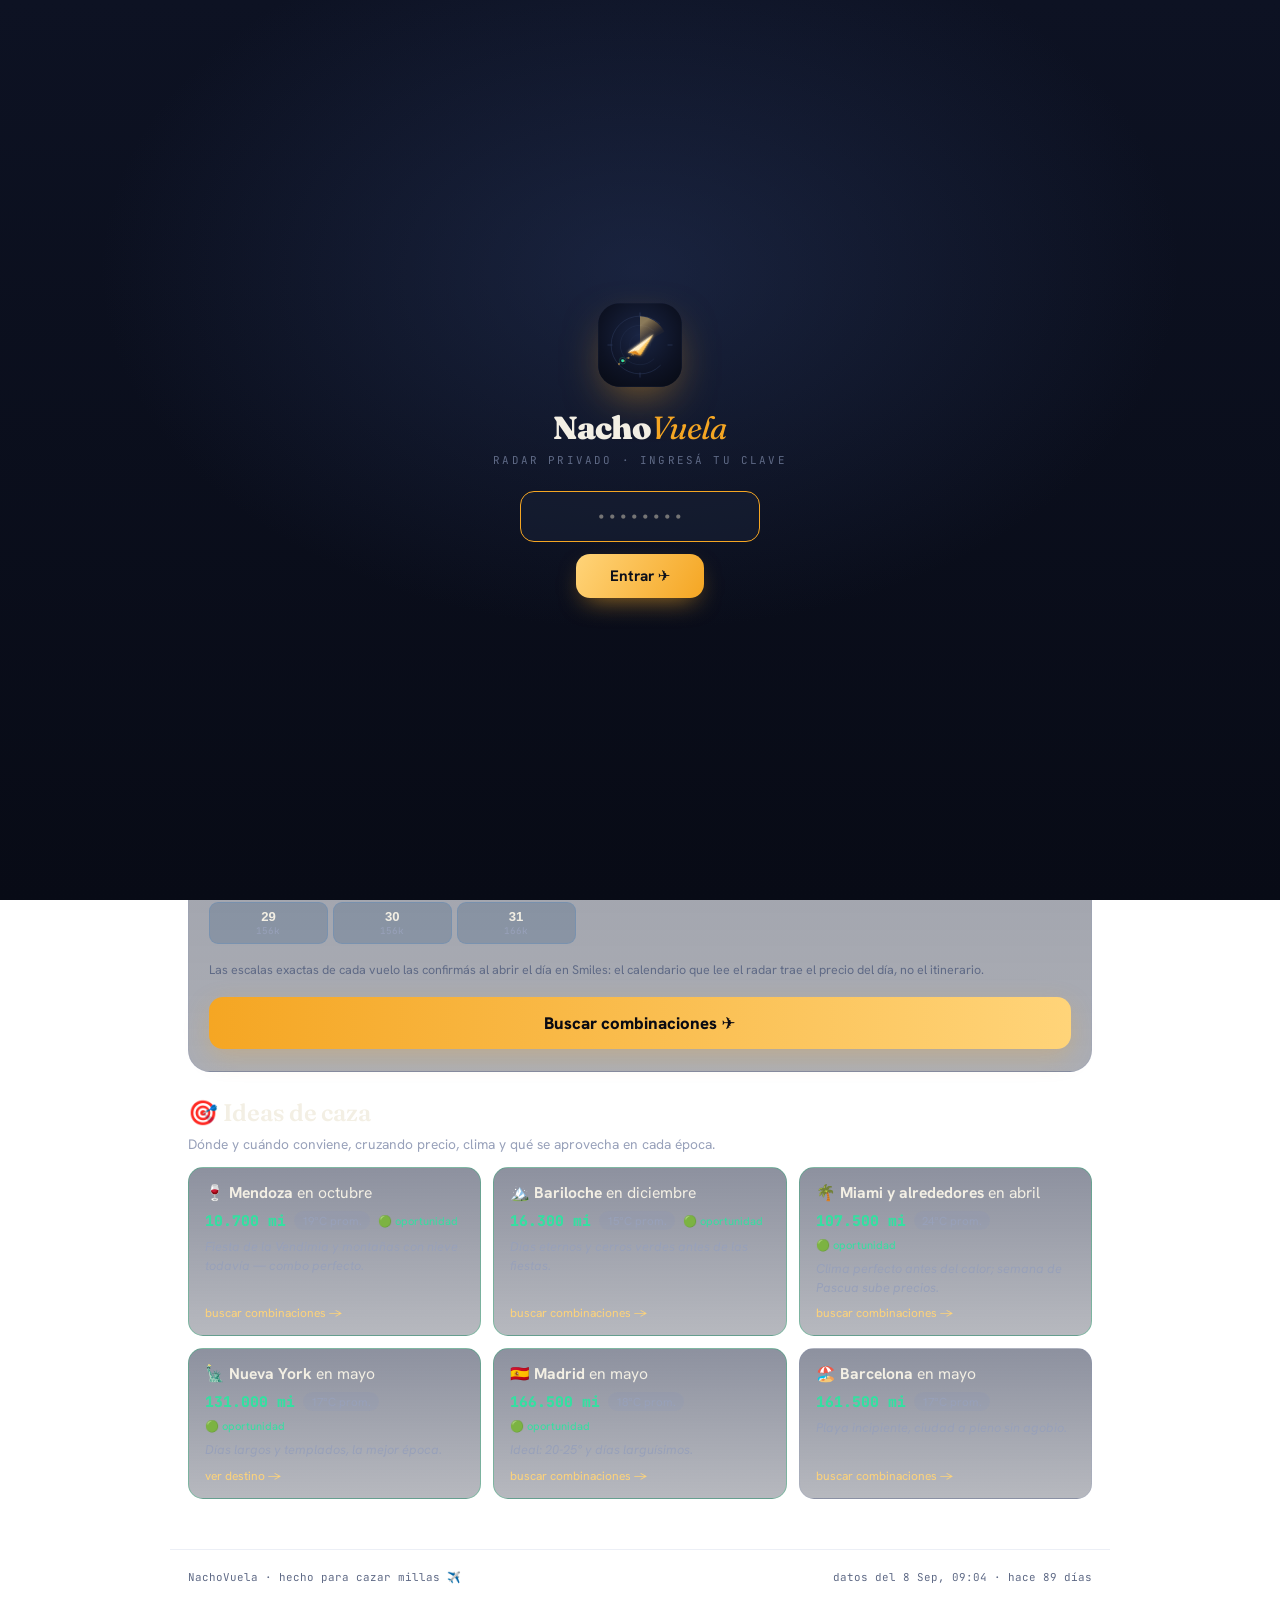
==== commit 13e95502: "v8.0: que no mienta y que este fresco Nacho: "a veces entro y esos valores de millas ya no son, o ha" ====
--- a/app-clasica.html
+++ b/app-clasica.html
@@ -94,13 +94,12 @@
           <div class="daypick" id="fDiasIda"></div>
         </div>
 
+        <!-- El selector "evitar conexión por Brasil" se fue el 8-sep-2026: filtraba
+             por fuente==='gol' fuera de Brasil y eso no pasa nunca (los 4 días con
+             fuente gol de busqueda.json son vuelos a Brasil, donde GOL opera el
+             vuelo). Prometía algo que no podía cumplir. -->
         <div class="fld fld--full">
-          <span class="fld__lbl">Preferencia de escalas</span>
-          <div class="segbtns" id="fEscalas">
-            <button type="button" class="segbtn is-active" data-esc="todos">Cualquiera</button>
-            <button type="button" class="segbtn" data-esc="directo">Evitar conexión por Brasil</button>
-          </div>
-          <p class="fld__hint">Las escalas exactas de cada vuelo las confirmás al abrir el día en Smiles. Acá puedo evitar los días que solo salen conectando por Brasil (GOL).</p>
+          <p class="fld__hint">Las escalas exactas de cada vuelo las confirmás al abrir el día en Smiles: el calendario que lee el radar trae el precio del día, no el itinerario.</p>
         </div>
 
         <button type="submit" class="finder__go" id="fGo">Buscar combinaciones ✈</button>
--- a/styles.css
+++ b/styles.css
@@ -495,3 +495,80 @@
 @media (max-width:520px){ .vueltas__form{ grid-template-columns:1fr; } }
 
 .stalewarn.sequia{ background:rgba(126,90,175,.12); border-color:rgba(150,110,200,.4); }
+
+/* ================= Días al mínimo, sellos de hora y dato parcial =================
+   Agregado el 8-sep-2026. Antes la app mostraba UN día por ruta (el mejor_fecha
+   que publica el motor) y Smiles rota cuál de los días empatados está al mínimo:
+   Nacho abría el link y veía otro precio. Ahora se muestran todos los días al
+   mismo precio, cada uno con su link, y cada superficie dice de qué hora es su
+   dato. */
+
+/* chips de los días al mínimo — pensados para el pulgar en el celular */
+.diasmin{ display:flex; flex-wrap:wrap; gap:6px; margin:2px 0 10px; }
+.diamin{
+  display:inline-flex; align-items:center; gap:4px;
+  font-family:var(--mono); font-size:.72rem; font-weight:700; letter-spacing:.01em;
+  color:#daffee; background:rgba(52,224,161,.14); border:1px solid rgba(52,224,161,.38);
+  border-radius:999px; padding:5px 10px; text-decoration:none; line-height:1;
+  min-height:30px; transition:background .15s, border-color .15s;
+}
+.diamin:hover{ background:rgba(52,224,161,.24); border-color:rgba(52,224,161,.65); }
+.diamin span{ font-size:.6rem; opacity:.65; }
+.diasmin--mas{ display:block; margin:2px 0 10px; }
+.diasmin--mas > summary{
+  cursor:pointer; font-size:.78rem; color:var(--green); list-style:none;
+  padding:6px 0; user-select:none;
+}
+.diasmin--mas > summary::-webkit-details-marker{ display:none; }
+.diasmin--mas > summary::before{ content:'▸ '; }
+.diasmin--mas[open] > summary::before{ content:'▾ '; }
+.diasmin__grid{ display:flex; flex-wrap:wrap; gap:6px; padding-bottom:6px; }
+.dcell.has{ text-decoration:none; }
+.dcell.esmin{ outline:1px solid rgba(52,224,161,.55); outline-offset:-1px; }
+
+/* sello: de qué hora es ESTE dato (se refresca solo cada minuto) */
+.sello{
+  font-family:var(--mono); font-size:.64rem; letter-spacing:.02em;
+  color:var(--ink-faint); white-space:nowrap;
+}
+.sello--viejo{ color:var(--amber-lt); }
+.sello--muy_viejo{ color:var(--red); }
+.card__sello, .hero__sello{ margin-top:8px; }
+.hero__dias{ font-size:.86rem; color:var(--ink-dim); margin:4px 0 8px; }
+.hero__dias b{ color:var(--ink); }
+.topbar__status.is-frio .pulse{ background:var(--red); animation:none; }
+
+.vigencia{
+  font-size:.76rem; color:var(--amber-lt); background:rgba(245,166,35,.08);
+  border:1px solid rgba(245,166,35,.28); border-radius:9px;
+  padding:7px 10px; margin:8px 0; line-height:1.45;
+}
+
+/* calendario incompleto: ni "caro" ni oportunidad, media foto */
+.parcial{
+  font-size:.78rem; color:var(--ink); background:rgba(110,168,255,.1);
+  border:1px solid rgba(110,168,255,.3); border-radius:10px;
+  padding:8px 11px; margin:6px 0 10px; line-height:1.5;
+}
+.parcial b{ color:var(--blue); }
+.card.lvl-parcial{ opacity:.92; border-color:rgba(110,168,255,.35); }
+.semaforo.parcial{ color:var(--blue); background:rgba(110,168,255,.12); border:1px solid rgba(110,168,255,.35); }
+
+.hint.pax{
+  background:rgba(120,140,190,.07); border:1px solid var(--line);
+  border-radius:10px; padding:9px 12px; margin-top:10px;
+}
+
+/* histórico disuelto en la ficha: el mínimo que vimos + sparkline */
+.histmini{ display:flex; align-items:center; justify-content:space-between; gap:14px; flex-wrap:wrap; }
+.histmini__k b{ display:block; font-family:var(--mono); font-size:1rem; color:var(--green); }
+.histmini__k span{ display:block; font-size:.72rem; color:var(--ink-dim); margin-top:3px; }
+.nvspark{ flex:0 0 auto; max-width:100%; height:auto; }
+
+/* La píldora de estado ahora dice el barrido y las rutas (más largo que el
+   "rastrillado hace 3 h" de antes): que se encoja en el celular en vez de
+   desbordar la barra. El texto completo queda en el title. */
+.topbar__status{ min-width:0; flex:0 1 auto; overflow:hidden; }
+#scanStatusText{ overflow:hidden; text-overflow:ellipsis; white-space:nowrap; }
+.topbar__status .pulse{ flex:0 0 auto; }
+@media(max-width:560px){ .brand__tag{ display:none; } .topbar__status{ max-width:48vw; } }
